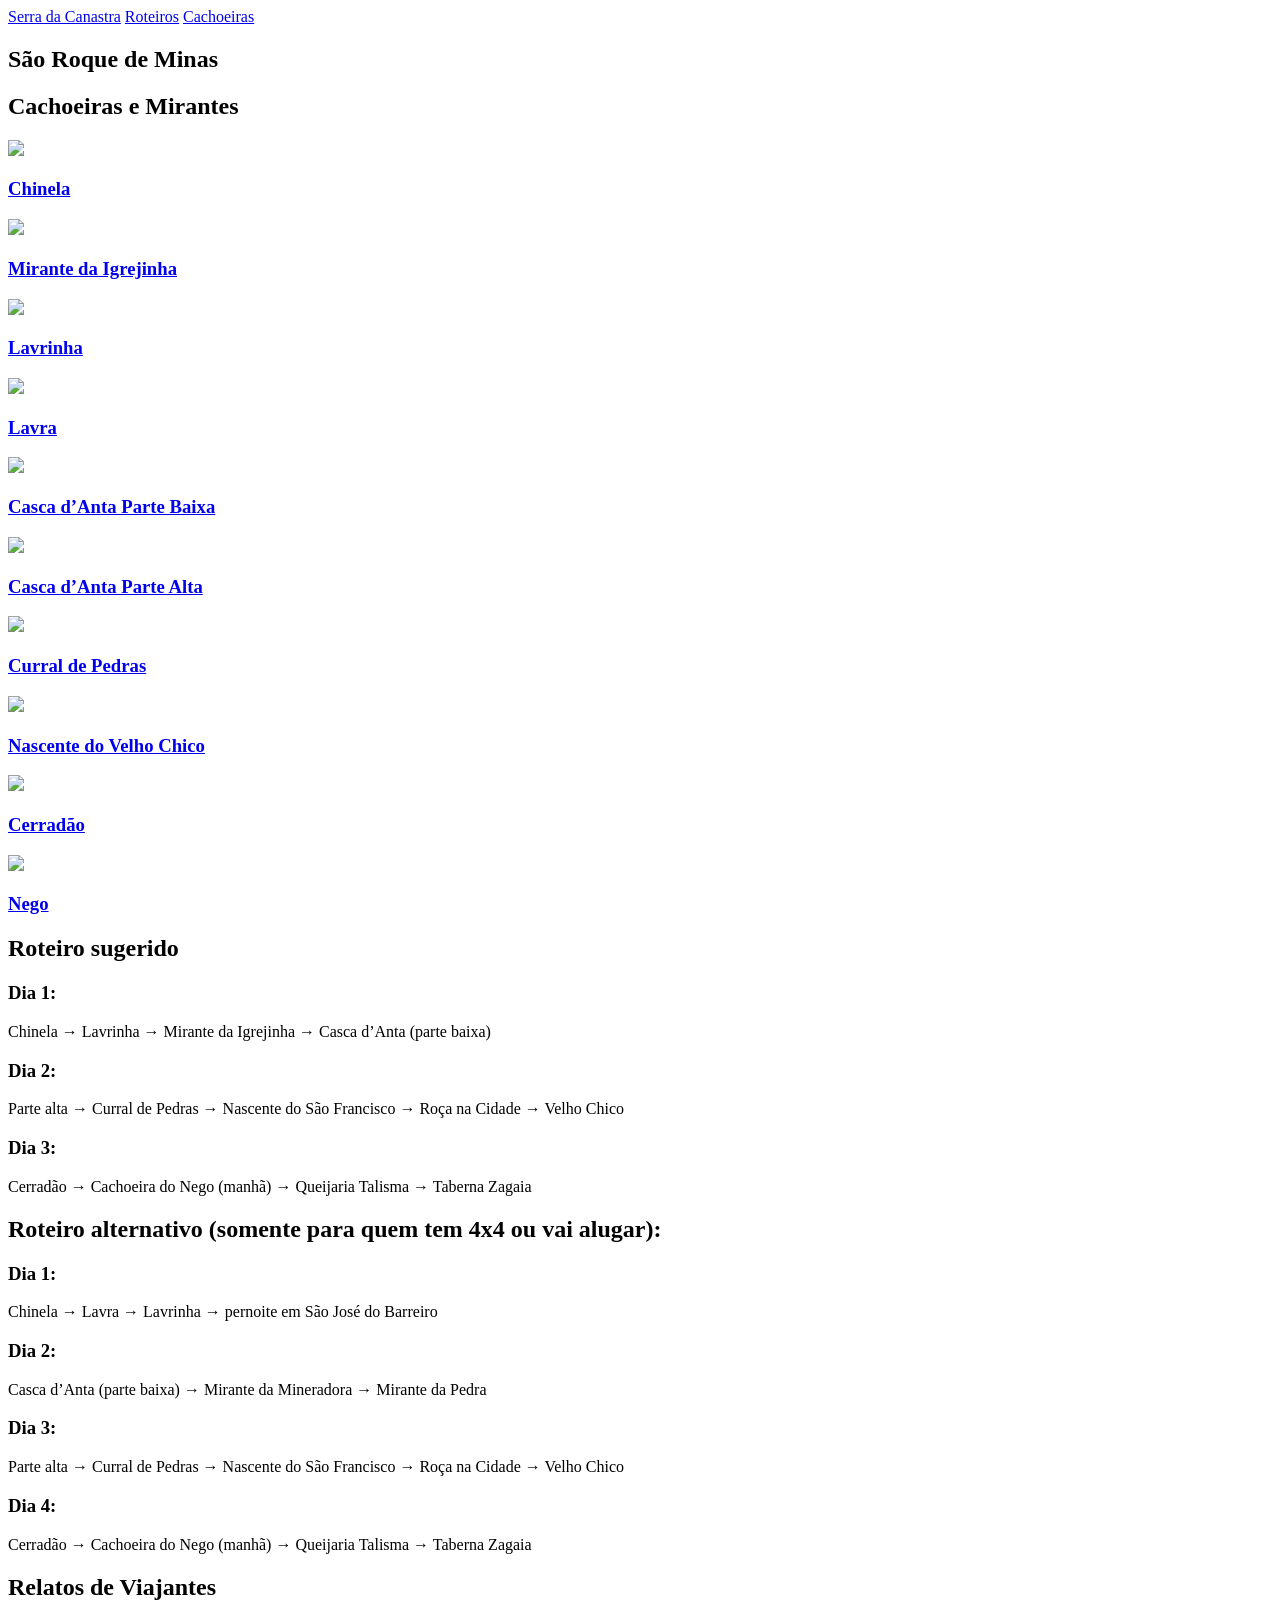
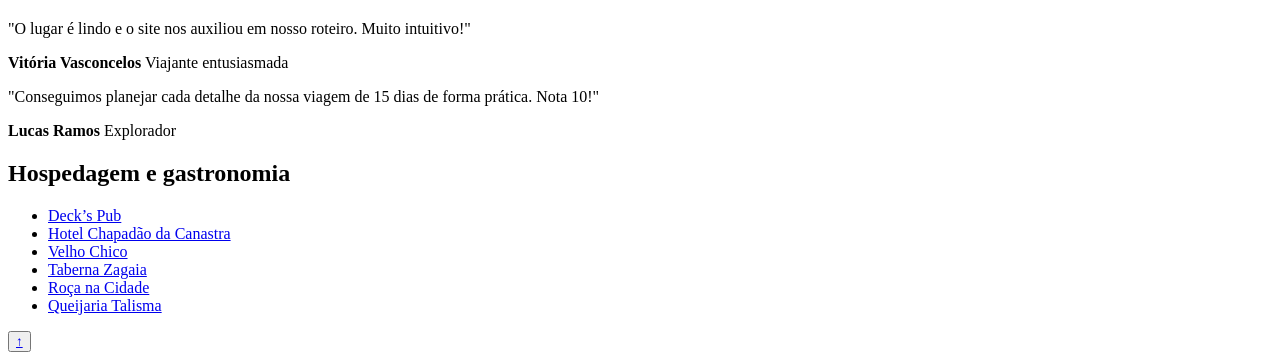
==== canastra.html @ 87e5d323 "Add files via upload" ====
<!DOCTYPE html>
<html lang="pt-br">
<head>
<meta charset="UTF-8">
<meta name="viewport" content="width=device-width, initial-scale=1.0">
<title>São Roque de Minas</title>
<link rel="stylesheet" href="CSS/style.css">
</head>
<body>

      <header>
 
   
          <nav id="sidebar1">
            <a href="index.html">Serra da Canastra</a>
            <a href="#Roteiros">Roteiros</a>
            <a href="#Cachoeiras">Cachoeiras</a>
          </nav>

          <section class="hero" style="background:url('IMG/saoroque.jpg') center/cover;">
            <div>
                <h2>São Roque de Minas</h2>
   
            </div>
          </section>

      </header>

     

<section class="section" id="Cachoeiras">
  <h2>Cachoeiras e Mirantes</h2>

  <div class="cards">

    <a href="cachoeiras/chinela.html" class="card">
      <img src="IMG/chinela.jpeg">
      <div class="card-content">
        <h3>Chinela</h3>
      </div>
    </a>

     <a href="cachoeiras/mirantedaigreinha.html" class="card">
      <img src="./IMG/mirante da igrejinha.jpeg">
      <div class="card-content">
        <h3>Mirante da Igrejinha</h3>
      </div>
    </a>

    <a href="cachoeiras/lavrinha.html" class="card">
      <img src="IMG/lavrinha.jpeg">
      <div class="card-content">
        <h3>Lavrinha</h3>
      </div>
    </a>

    
    <a href="cachoeiras/lavra.html" class="card">
      <img src="./IMG/lavra.jpg">
      <div class="card-content">
        <h3>Lavra</h3>
      </div>
    </a>

    <a href="cachoeiras/cascabaixa.html" class="card">
      <img src="./IMG/cascadanta baixa.jpeg">
      <div class="card-content">
        <h3>Casca d’Anta Parte Baixa</h3>
      </div>
    </a>  
    

    <a href="cachoeiras/cascaalta.html" class="card">
      <img src="./IMG/cascadanta alta .jpeg">
      <div class="card-content">
        <h3>Casca d’Anta Parte Alta</h3>
      </div>
    </a>

    <a href="./cachoeiras/curraldepedras.html" class="card">
      <img src="./IMG/cascadanta baixa.jpeg">
      <div class="card-content">
        <h3>Curral de Pedras</h3>
      </div>
    </a>

    <a href="./cachoeiras/nascentedosaofrancisco.html" class="card">
      <img src="./IMG/nascente do sao francisco.jpeg">
      <div class="card-content">
        <h3>Nascente do Velho Chico</h3>
      </div>
    </a>

    <a href="./cachoeiras/Cerradão.html" class="card">
      <img src="IMG/cerradao .jpeg">
      <div class="card-content">
        <h3>Cerradão</h3> 
      </div>
    </a>

    <a href="./cachoeiras/Nego.html" class="card">
      <img src="./IMG/nego.jpeg">
      <div class="card-content">
        <h3>Nego</h3>
      </div>
    </a>

</section>

 <section class="Roteiros" id="Roteiros">
 
            <h2><strong>Roteiro sugerido</strong></h2>


            <div class="cards">

                <section class="card-content">

                      <h3><strong>Dia 1:</strong></h3>

                      <p> Chinela → Lavrinha → Mirante da Igrejinha → Casca d’Anta (parte baixa)</p>

                </section>
    
                <section class="card-content">
                      
                      <h3><strong>Dia 2:</strong></h3>

                      <p> Parte alta → Curral de Pedras → Nascente do São Francisco → Roça na Cidade → Velho Chico</p>

                </section>

                <section class="card-content">
                      
                    <h3><strong>Dia 3:</strong></h3>
                    
                    <p>Cerradão → Cachoeira do Nego (manhã) → Queijaria Talisma → Taberna Zagaia</p>

                </section>

               </div> 

      </section> 

  
      <section class="Roteiros">
  
            <h2><strong>Roteiro alternativo (somente para quem tem 4x4 ou vai alugar):</strong></h2>

 
            <div class="cards">

                <section class="card-content">

                      <h3><strong>Dia 1:</strong></h3>

                      <p> Chinela → Lavra → Lavrinha → pernoite em São José do Barreiro</p>

                </section>
    
                <section class="card-content">
                      
                      <h3><strong>Dia 2:</strong></h3>

                      <p> Casca d’Anta (parte baixa) → Mirante da Mineradora → Mirante da Pedra</p>

                </section>

                <section class="card-content">
                      
                    <h3><strong>Dia 3:</strong></h3>
                    
                    <p>Parte alta → Curral de Pedras → Nascente do São Francisco → Roça na Cidade → Velho Chico</p>

                </section>

                <section class="card-content">
                      
                    <h3><strong>Dia 4:</strong></h3>
                    
                    <p>Cerradão → Cachoeira do Nego (manhã) → Queijaria Talisma → Taberna Zagaia</p>

                </section>

              </div>
      </section>    
      
      <section id="depoimentos" class="secao-depoimentos">
  <h2>Relatos de Viajantes</h2>

  <div class="container-flex-depoimentos">
    <article class="card-depoimento">
      <p class="mensagem">"O lugar é lindo e o site nos auxiliou em nosso roteiro. Muito intuitivo!"</p>
      <div class="autor">
        <strong>Vitória Vasconcelos</strong>
        <span>Viajante entusiasmada</span>
      </div>
    </article>

    <article class="card-depoimento">
      <p class="mensagem">"Conseguimos planejar cada detalhe da nossa viagem de 15 dias de forma prática. Nota 10!"</p>
      <div class="autor">
        <strong>Lucas Ramos</strong>
        <span>Explorador</span>
      </div>
    </article>
  </div>
</section>
<footer class="lista">

    
  

<section>
  <h2>Hospedagem e gastronomia</h2>

  <ul>    
    <li><a href="https://www.instagram.com/deckspub?utm_source=ig_web_button_share_sheet&igsh=ZDNlZDc0MzIxNw==" target="_blank">Deck’s Pub</a></li>
    <li><a href="https://chapadaodacanastra.com.br/" target="_blank">Hotel Chapadão da Canastra</a></li>
    <li><a href="https://restaurantevelhochico.com.br/" target="_blank">Velho Chico</a></li>    
    <li><a href="https://www.instagram.com/tabernazagaia?utm_source=ig_web_button_share_sheet&igsh=ZDNlZDc0MzIxNw==" target="_blank">Taberna Zagaia</a></li>
    <li><a href="https://www.instagram.com/rocadacidade?utm_source=ig_web_button_share_sheet&igsh=ZDNlZDc0MzIxNw==" target="_blank">Roça na Cidade</a></li>
    <li><a href="https://www.facebook.com/share/1CfzoznMFb/?mibextid=wwXIfr" target="_blank">Queijaria Talisma</a></li>  
  </ul>
 

</section>
</footer>

<button>
   
     <a href="canastra.html" class="card">↑</a> 
</button>

</body>
</html>
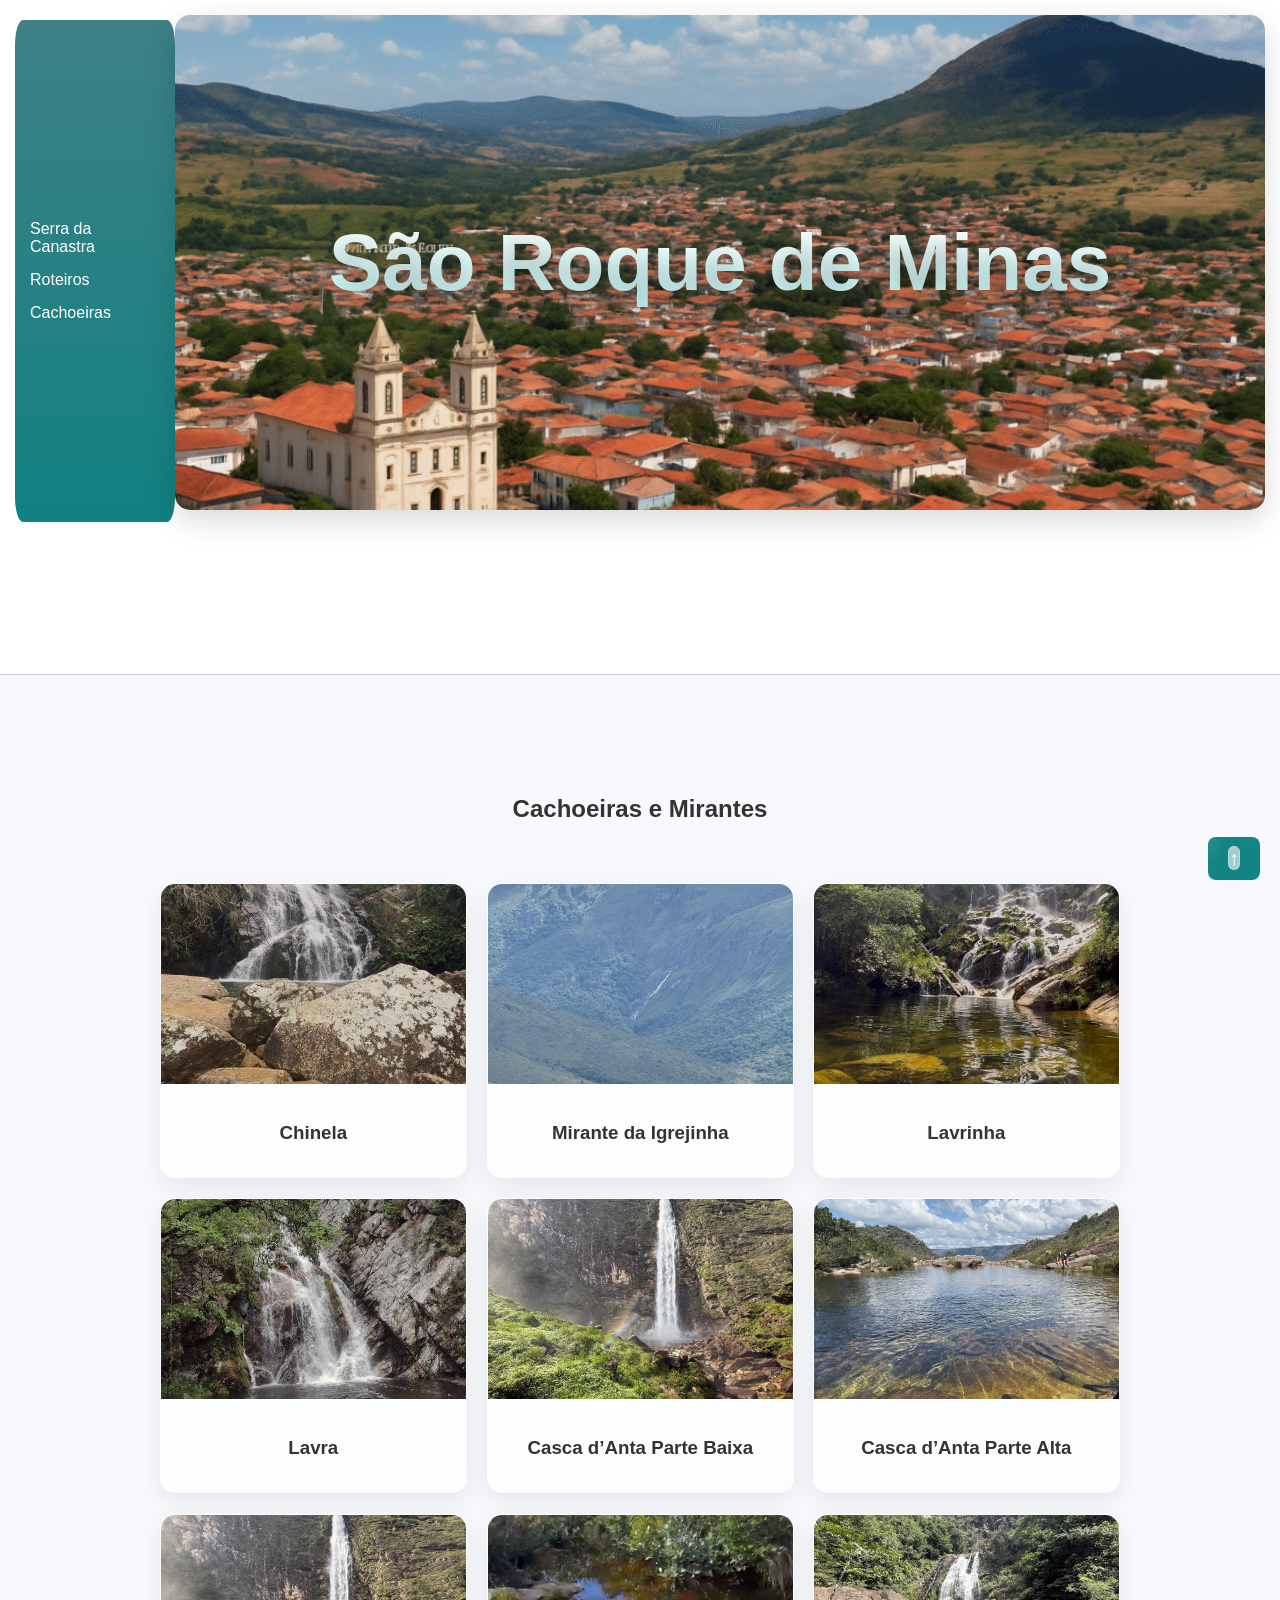
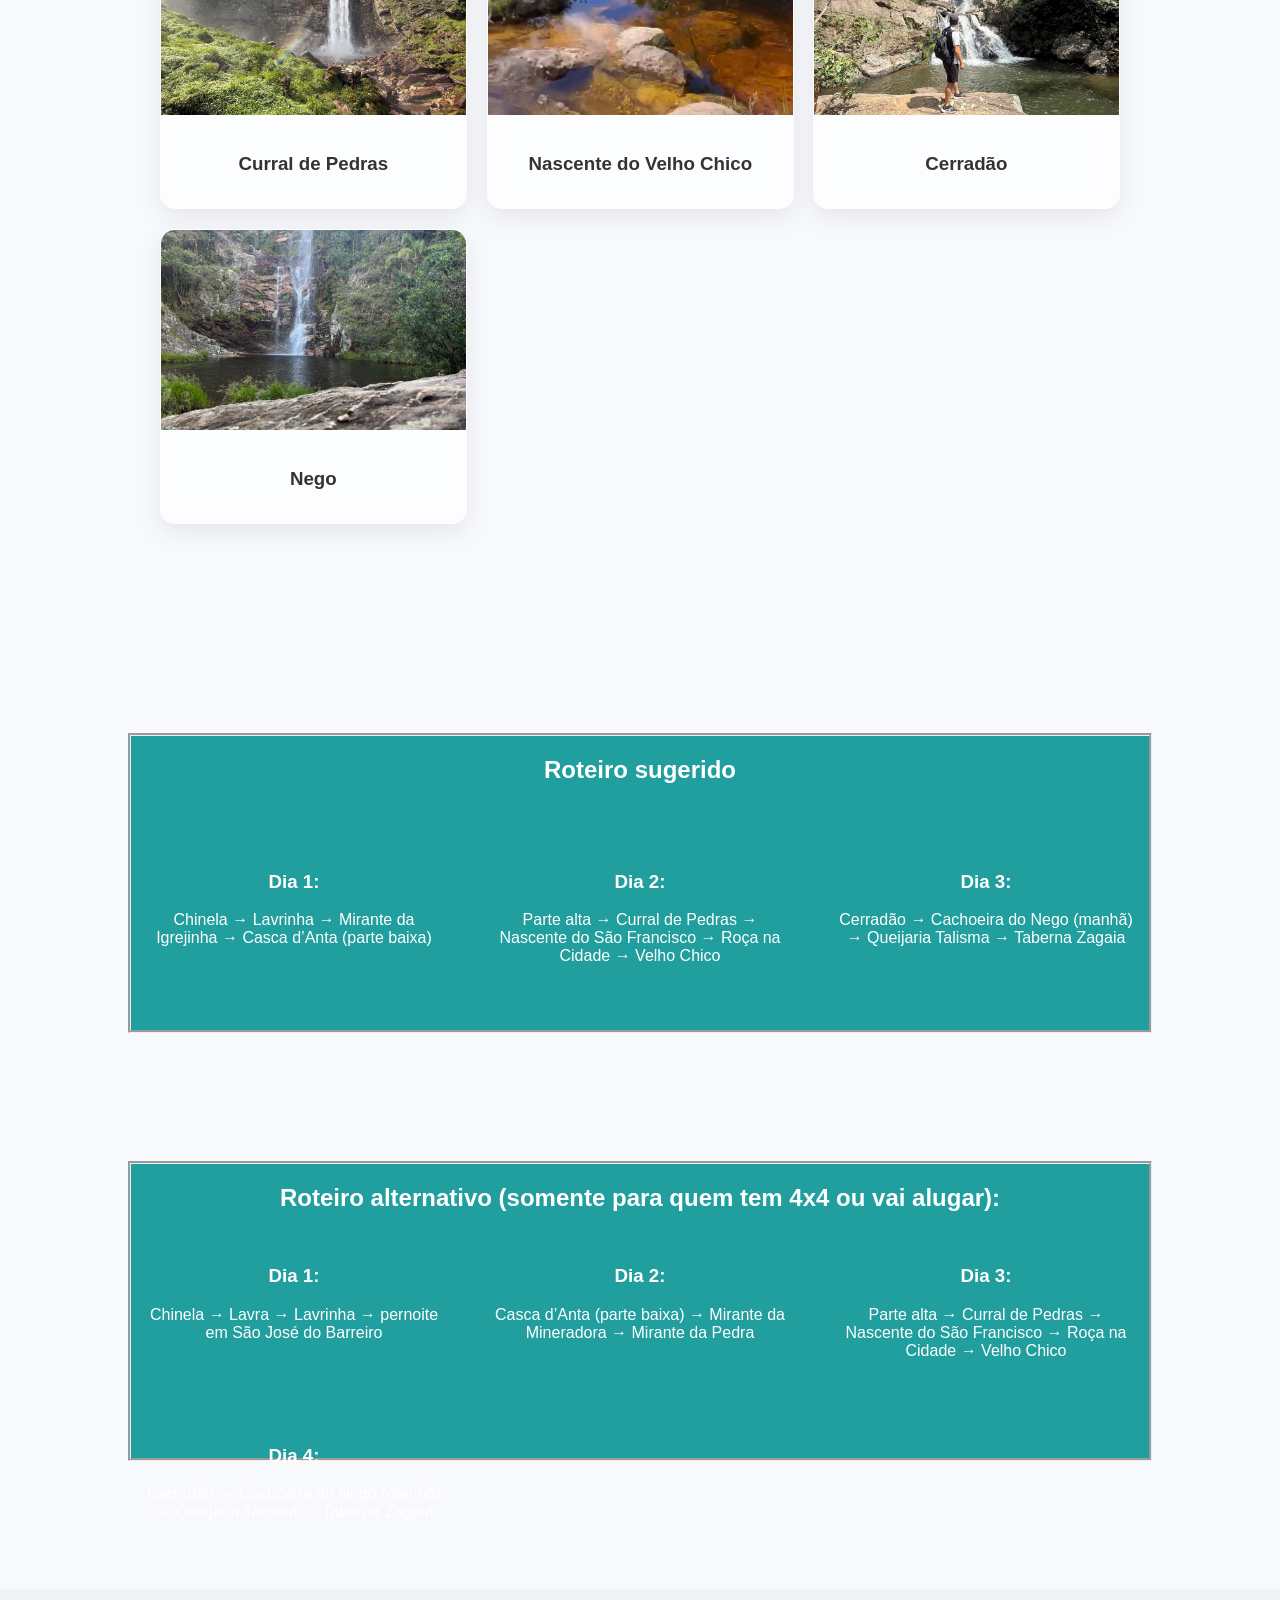
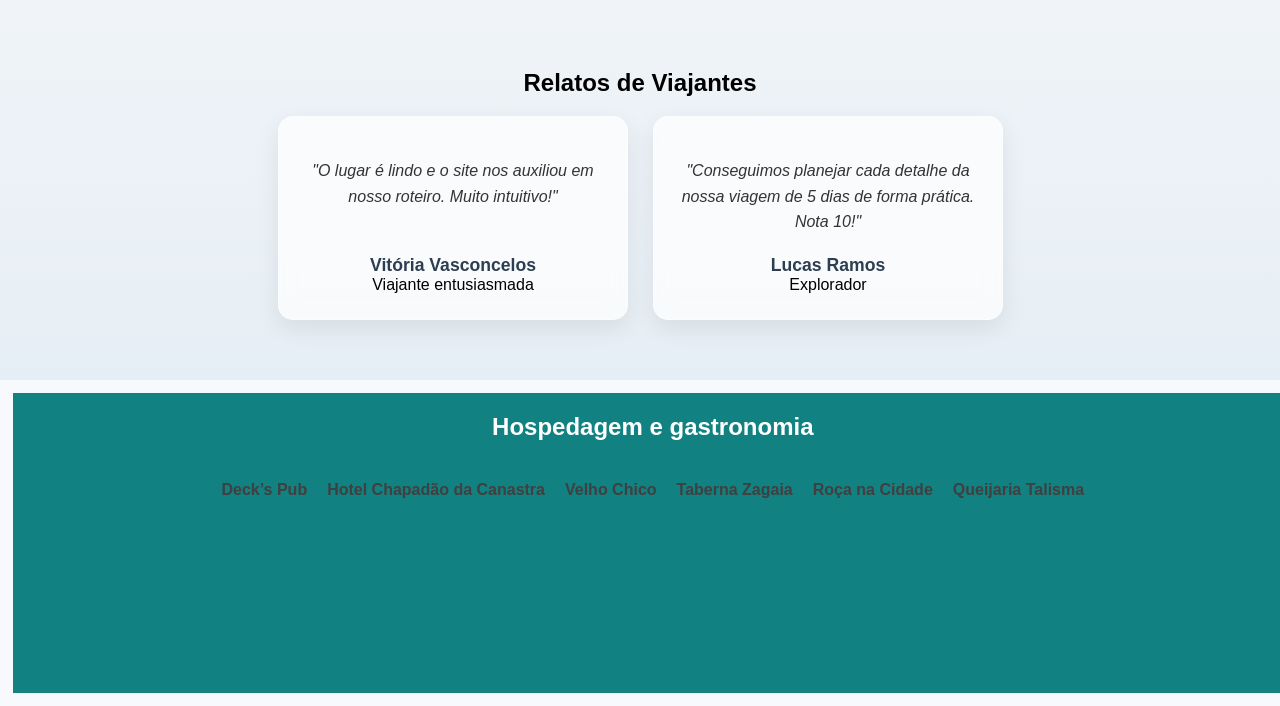
==== commit 9aca922d: "Update canastra.html" ====
--- a/canastra.html
+++ b/canastra.html
@@ -198,7 +198,7 @@
     </article>
 
     <article class="card-depoimento">
-      <p class="mensagem">"Conseguimos planejar cada detalhe da nossa viagem de 15 dias de forma prática. Nota 10!"</p>
+      <p class="mensagem">"Conseguimos planejar cada detalhe da nossa viagem de 5 dias de forma prática. Nota 10!"</p>
       <div class="autor">
         <strong>Lucas Ramos</strong>
         <span>Explorador</span>
@@ -233,4 +233,4 @@
 </button>
 
 </body>
-</html>+</html>
--- a/CSS/style.css
+++ b/CSS/style.css
@@ -0,0 +1,358 @@
+
+/* RESET */
+body {
+    margin: 0;
+    font-family: sans-serif;
+    background: #f8f9fc;
+}
+
+* {
+    box-sizing: border-box;
+}
+
+/* HEADER / GRID */
+header {
+    display: grid;
+    grid-template-columns: 160px 1fr;
+    grid-template-rows: auto auto;
+    min-height: 75vh;
+    border-bottom: 1px solid #ccc;
+    background: white;
+    z-index: 10;
+    padding: 15px;
+}
+
+/* SIDEBAR */
+.sidebar {
+    grid-row: 1 / span 2;
+    background: linear-gradient(180deg, rgb(61, 129, 134), rgb(17, 129, 129));
+    padding: 25px 15px;
+    display: flex;
+    flex-direction: column;
+    justify-content: center;
+    gap: 15px;
+    border-radius: 0 20px 20px 0;
+    box-shadow: 5px 0 20px rgba(0,0,0,0.1);
+}
+
+.sidebar a {
+    color: white;
+    text-decoration: none;
+    font-weight: 300;
+    transition: all 0.3s ease;
+}
+
+.sidebar a:hover {
+    transform: translateX(5px);
+    color: #e0ffff;
+}
+
+/* HERO */
+.hero {
+    height: 55vh;
+    display: flex;
+    align-items: center;
+    justify-content: center;
+    padding: 0;
+    color: white;
+    border-radius: 15px;
+    overflow: hidden;
+    background: linear-gradient(135deg, rgb(17, 129, 129), rgb(61, 129, 134));
+    box-shadow: 0 10px 30px rgba(0,0,0,0.15);
+    transition: transform 0.4s ease;
+    will-change: transform;
+}
+
+.hero:hover {
+    transform: translateY(-6px);
+}
+
+.hero h2 {
+    font-size: 80px;
+    font-weight: 900;
+    background: linear-gradient(to bottom, #ffffff, rgb(200, 255, 255));
+    -webkit-background-clip: text;
+    -webkit-text-fill-color: transparent;
+    text-shadow: 0 10px 25px rgba(0,0,0,0.3);
+}
+
+.hero p {
+    font-size: 1.1rem;
+}
+
+/* HERO SECUNDÁRIO */
+.hero1 {
+    padding: 0;
+    background: #f9f9f9;
+}
+
+.hero1 h1 {
+    font-size: 2.2rem;
+    margin-bottom: 20px;
+}
+
+.hero1 p {
+    max-width: 750px;
+    line-height: 1.7;
+    margin: auto;
+    text-align: center;
+}
+
+/* SECTION */
+.section {
+    max-width: 1000px;
+    margin: auto;
+    padding: 80px 20px;
+    text-align: center;
+    color: #333;
+}
+
+.section h2 {
+    margin-bottom: 40px;
+    padding: 20px;
+}
+
+/* GRID CARDS */
+.cards {
+    display: grid;
+    grid-template-columns: repeat(auto-fit, minmax(250px, 1fr));
+    gap: 20px;
+}
+
+/* CARD */
+.card {
+    position: relative;
+    background: rgba(255, 255, 255, 0.6);
+    backdrop-filter: blur(10px);
+    -webkit-backdrop-filter: blur(10px);
+    border-radius: 15px;
+    overflow: hidden;
+    border: 1px solid rgba(255,255,255,0.3);
+    box-shadow: 0 8px 25px rgba(0,0,0,0.08);
+    text-decoration: none;
+    color: inherit;
+    transition: all 0.35s ease;
+    will-change: transform;
+}
+
+.card::before {
+    content: "";
+    position: absolute;
+    inset: 0;
+    background: linear-gradient(120deg, transparent, rgba(255,255,255,0.4), transparent);
+    opacity: 0;
+    transition: opacity 0.4s;
+}
+
+.card:hover::before {
+    opacity: 1;
+}
+
+.card:hover {
+    transform: translateY(-10px) scale(1.02);
+    cursor: pointer;
+    box-shadow: 
+        0 15px 35px rgba(0,0,0,0.15),
+        0 0 0 1px rgba(255,255,255,0.4) inset;
+}
+
+.card img {
+    width: 100%;
+    height: 200px;
+    object-fit: cover;
+}
+
+.card-content {
+    padding: 15px;
+}
+
+.card.disabled {
+    opacity: 0.5;
+    border: 1px solid #ccc;
+    box-shadow: none;
+    pointer-events: none;
+}
+
+/* ROTEIROS */
+.Roteiros {
+    width: 80%;
+    height: 300px;
+    background: rgb(33, 158, 158);
+    color: white;
+    text-align: center;
+    margin: 10%;
+    display: grid;
+    border-style: groove;
+}
+
+/* LISTA */
+.lista {
+    width: 100%;
+    height: 300px;
+    background: rgb(17, 129, 129);
+    color: white;
+    text-align: center;
+    margin: 1%;
+    display: flex;
+    flex-direction: column;
+}
+
+.lista ul {
+    display: flex;
+    list-style: none;
+    padding: 20px;
+    margin: 20px;
+    justify-content: center;
+    gap: 20px;
+}
+
+.lista ul li a {
+    color: rgb(65, 63, 63);
+    text-decoration: none;
+    font-weight: bold;
+    transition: 0.3s;
+}
+
+.lista ul li a:hover {
+    color: white;
+    padding: 5px;
+    border-radius: 5px;
+    background: grey;
+}
+
+/* CONTAINER */
+.container {
+    background: #333;
+    border-radius: 15px;
+    color: white;
+    text-align: center;
+    padding: 20px;
+}
+
+.container ul {
+    display: flex;
+    flex-direction: column;
+    list-style: none;
+    gap: 20px;
+}
+
+.container ul li a {
+    color: grey;
+    text-decoration: none;
+    font-weight: bold;
+    transition: 0.3s;
+}
+
+.container ul li a:hover {
+    color: white;
+    padding: 5px;
+    border-radius: 20px;
+    background: grey;
+}
+
+/* BOTÃO */
+button {
+    background: #138585;
+    color: white;
+    border: none;
+    padding: 10px 20px;
+    border-radius: 8px;
+    cursor: pointer;
+    font-size: 20px;
+    position: fixed;
+    bottom: 20px;
+    right: 20px;
+    transition: all 0.3s ease;
+}
+
+button:hover {
+    transform: scale(1.05);
+    background: #0f6f6f;
+}
+
+/* ========================= */
+/* DEPOIMENTOS */
+/* ========================= */
+
+.secao-depoimentos {
+  background: linear-gradient(180deg, #f0f4f8, #e6eef5);
+  padding: 60px 20px;
+  text-align: center;
+}
+
+.container-flex-depoimentos {
+  display: flex;
+  justify-content: center;
+  gap: 25px;
+  flex-wrap: wrap;
+}
+
+.card-depoimento {
+  position: relative;
+  background: rgba(255, 255, 255, 0.7);
+  backdrop-filter: blur(8px);
+  -webkit-backdrop-filter: blur(8px);
+  padding: 25px;
+  border-radius: 15px;
+  border: 1px solid rgba(255,255,255,0.4);
+  box-shadow: 0 8px 25px rgba(0,0,0,0.08);
+  flex: 1;
+  max-width: 350px;
+  display: flex;
+  flex-direction: column;
+  justify-content: space-between;
+  transition: all 0.35s ease;
+  will-change: transform;
+}
+
+.card-depoimento::before {
+  content: "";
+  position: absolute;
+  inset: 0;
+  background: linear-gradient(120deg, transparent, rgba(255,255,255,0.5), transparent);
+  opacity: 0;
+  transition: opacity 0.4s;
+}
+
+.card-depoimento:hover::before {
+  opacity: 1;
+}
+
+.card-depoimento:hover {
+  transform: translateY(-8px) scale(1.02);
+  box-shadow: 
+    0 15px 35px rgba(0,0,0,0.15),
+    0 0 0 1px rgba(255,255,255,0.5) inset;
+}
+
+.mensagem {
+  font-style: italic;
+  color: #333;
+  margin-bottom: 20px;
+  line-height: 1.6;
+}
+
+.autor strong {
+  display: block;
+  color: #2c3e50;
+  font-size: 1.1rem;
+}
+
+#sidebar1 {
+    grid-row: 1 / span 2;
+    background: linear-gradient(180deg, rgb(61,129,134), rgb(17,129,129));
+    padding: 25px 15px;
+    display: flex;
+    flex-direction: column;
+    justify-content: center;
+    gap: 15px;
+    position: sticky;
+    top: 20px;
+    height: 78%;
+    border-radius: 5%;}
+
+    sidebar a, #sidebar1 a {
+    color: white;
+    text-decoration: none;
+    font-weight: 300;
+    transition: all 0.3s ease;}
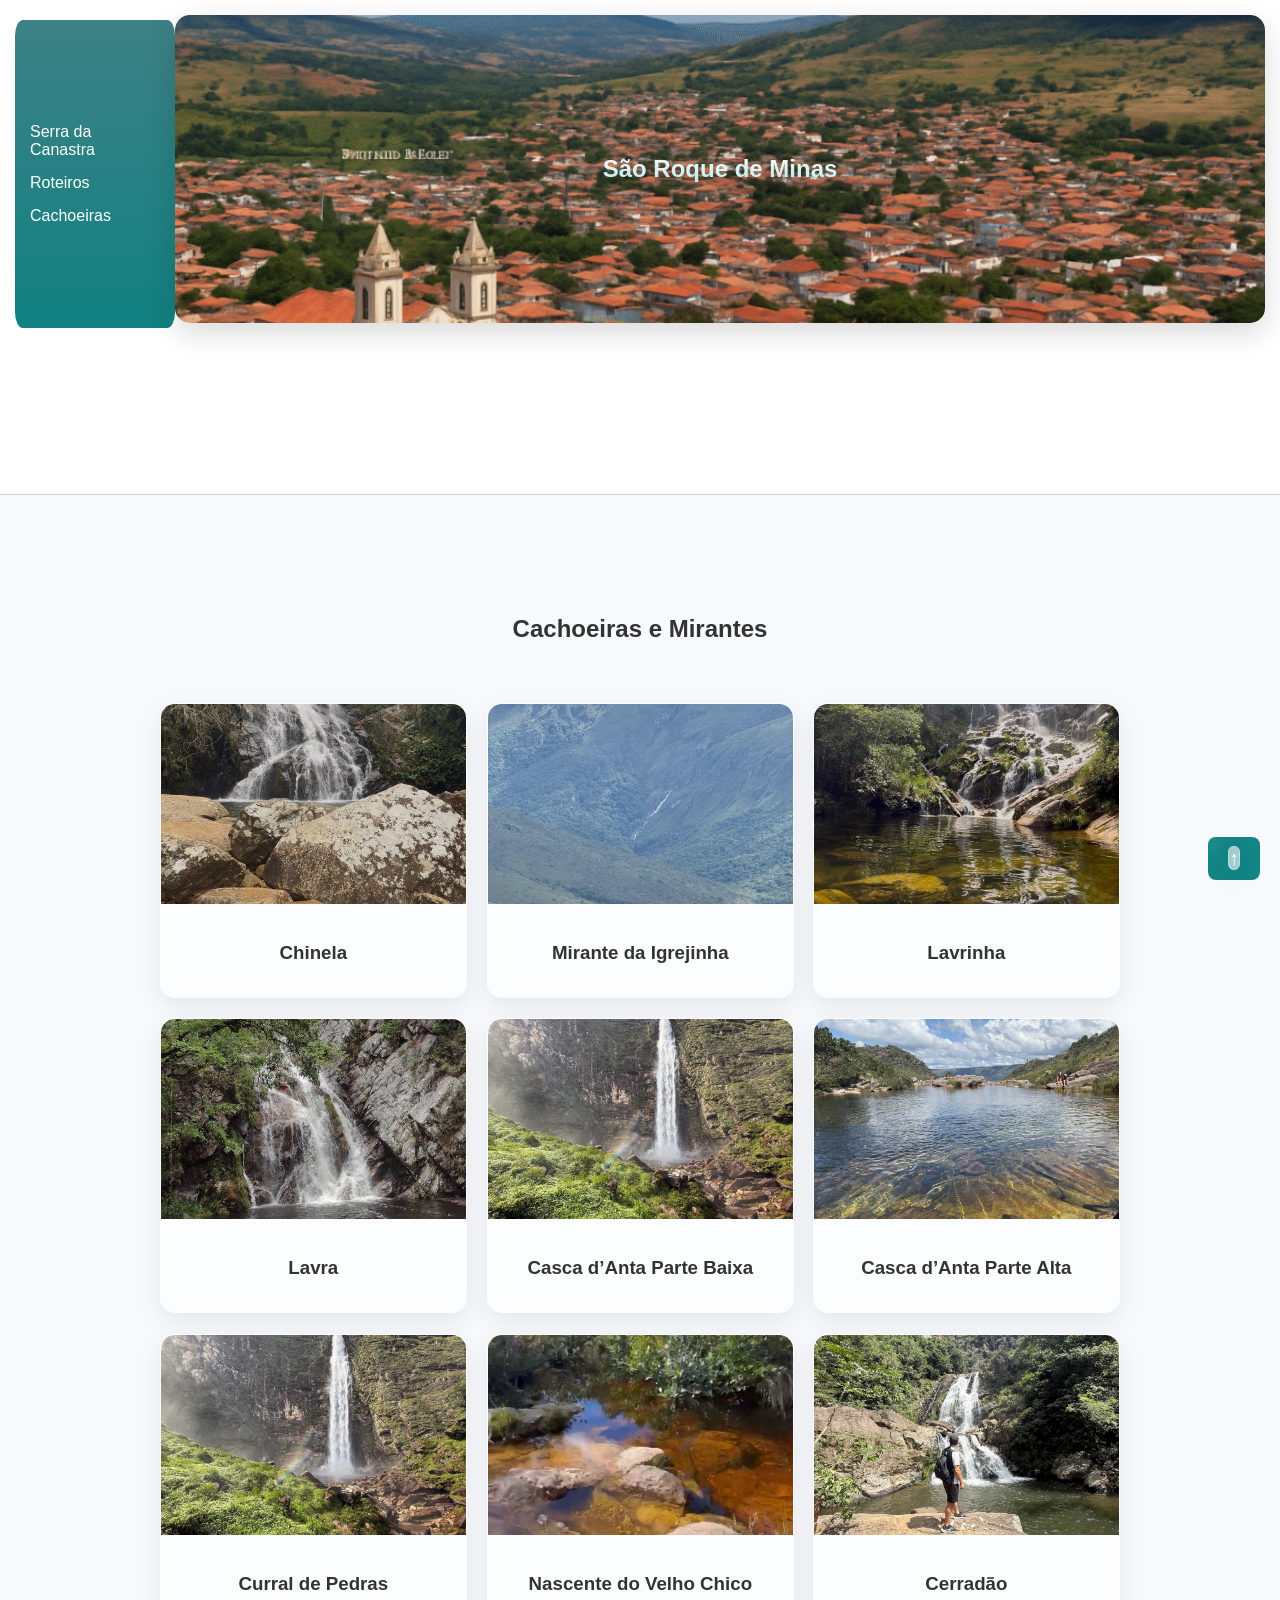
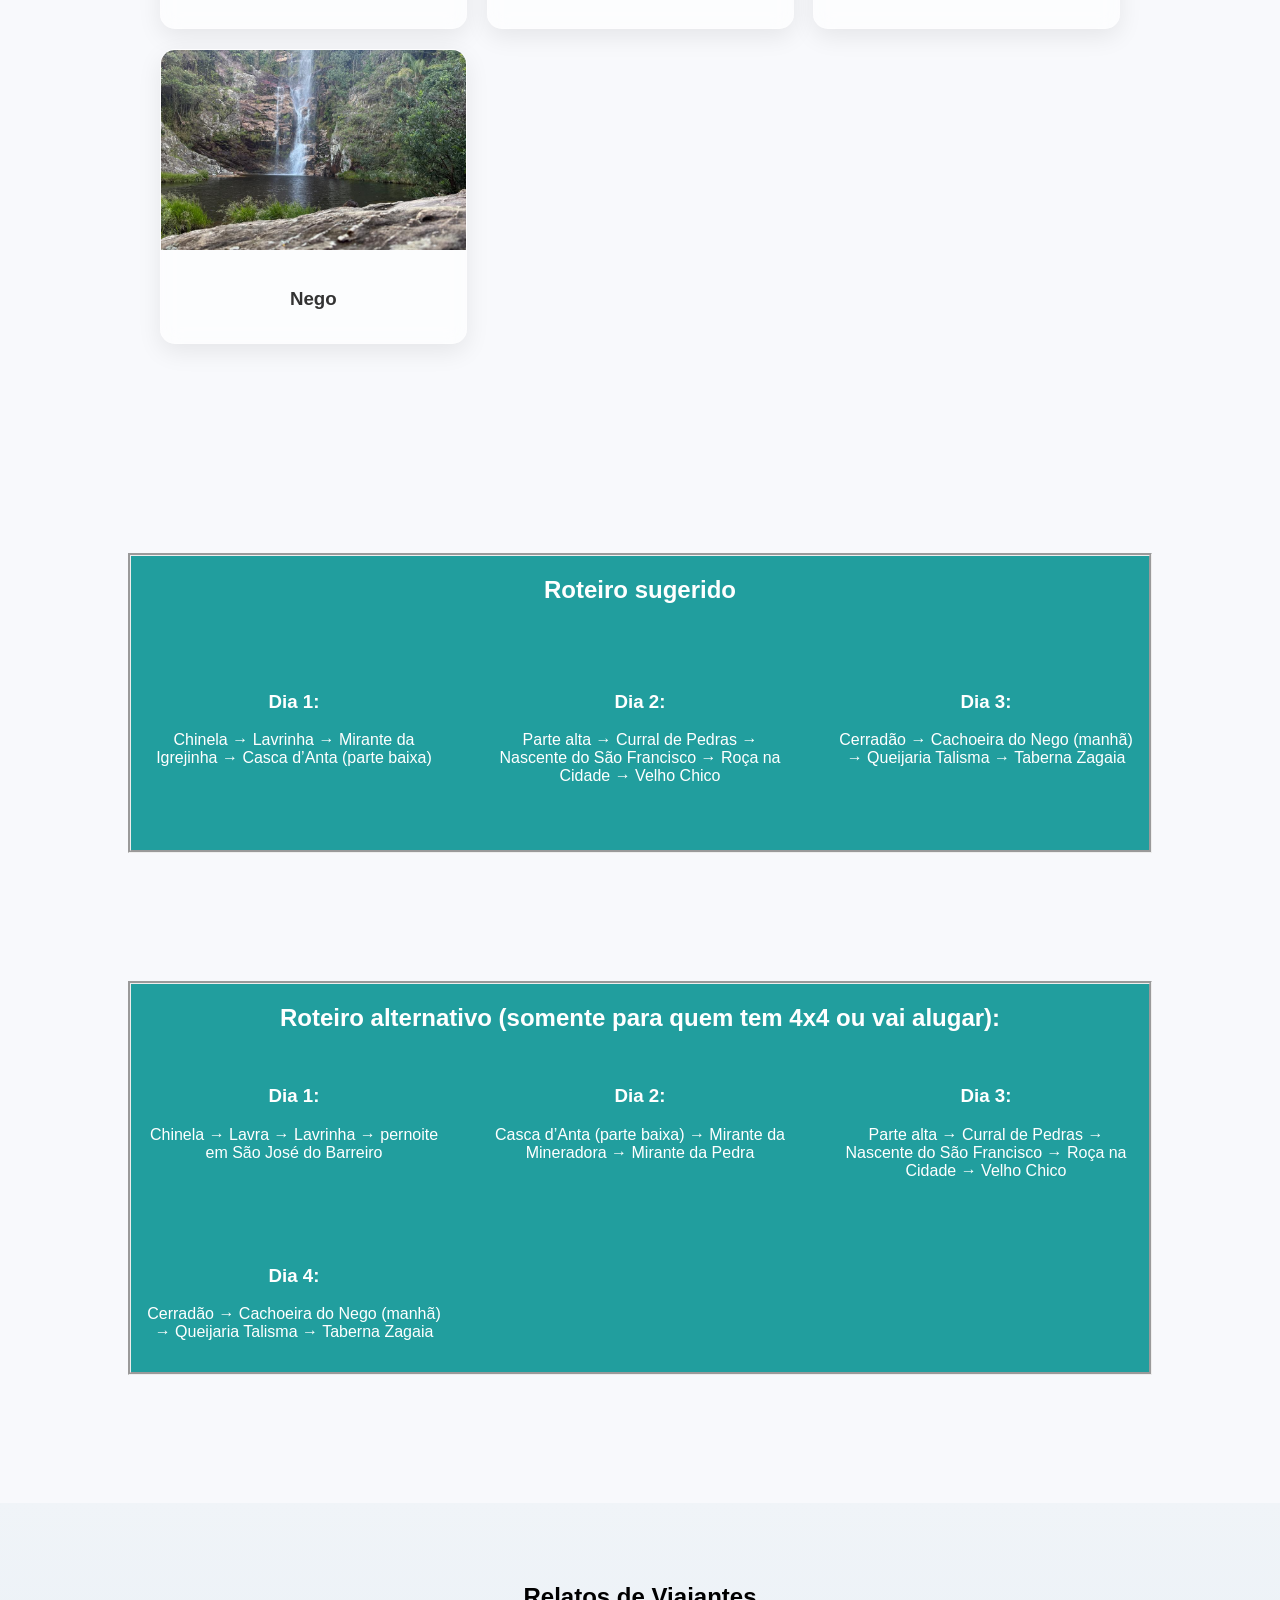
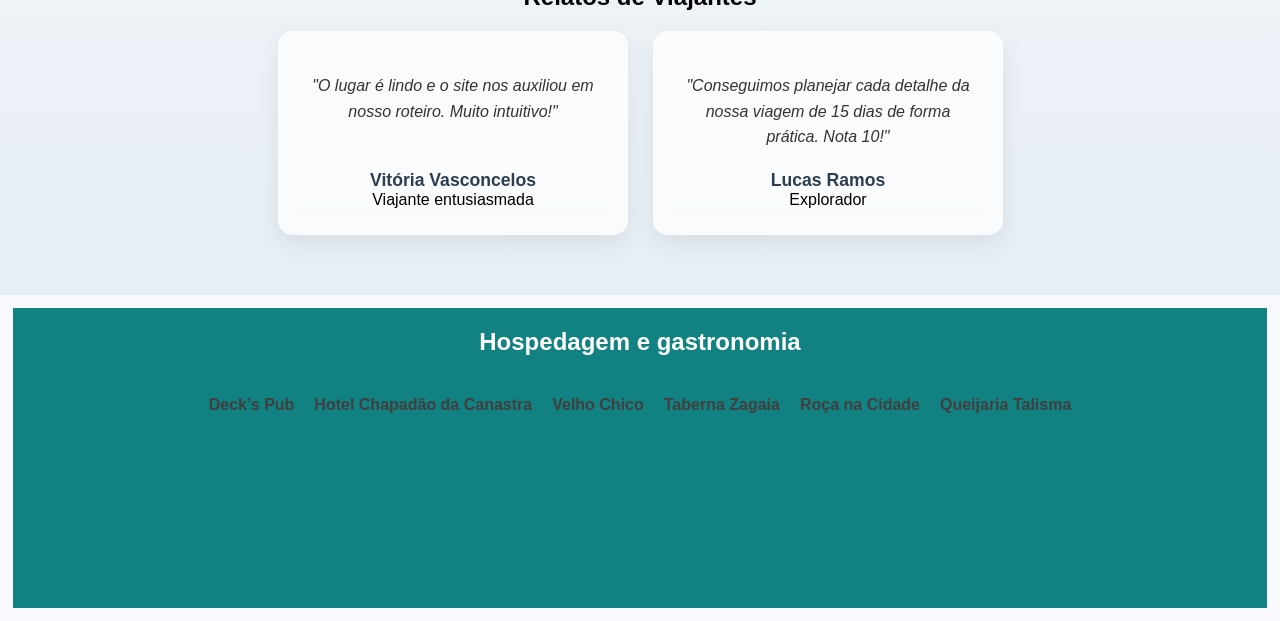
==== commit 488cc2bd: "Fix HTML formatting and update content" ====
--- a/canastra.html
+++ b/canastra.html
@@ -198,7 +198,7 @@
     </article>
 
     <article class="card-depoimento">
-      <p class="mensagem">"Conseguimos planejar cada detalhe da nossa viagem de 5 dias de forma prática. Nota 10!"</p>
+      <p class="mensagem">"Conseguimos planejar cada detalhe da nossa viagem de 15 dias de forma prática. Nota 10!"</p>
       <div class="autor">
         <strong>Lucas Ramos</strong>
         <span>Explorador</span>
--- a/CSS/style.css
+++ b/CSS/style.css
@@ -1,4 +1,3 @@
-
 /* RESET */
 body {
     margin: 0;
@@ -15,11 +14,12 @@
     display: grid;
     grid-template-columns: 160px 1fr;
     grid-template-rows: auto auto;
-    min-height: 75vh;
+    min-height: 55vh;
     border-bottom: 1px solid #ccc;
     background: white;
     z-index: 10;
     padding: 15px;
+    align-items: stretch;
 }
 
 /* SIDEBAR */
@@ -47,12 +47,42 @@
     color: #e0ffff;
 }
 
+#sidebar1 {
+    grid-row: 1;
+    background: linear-gradient(180deg, rgb(61,129,134), rgb(17,129,129));
+    padding: 25px 15px;
+    display: flex;
+    flex-direction: column;
+    justify-content: center;
+    gap: 15px;
+    position: sticky;
+    top: 20px;
+    height: 100%;
+    border-radius: 5%;}
+
+    sidebar a, #sidebar1 a {
+    color: white;
+    text-decoration: none;
+    font-weight: 300;
+    transition: all 0.3s ease;}
+
+    img {
+        max-width: 100%;
+        height: auto;
+    }
+
+    
+
 /* HERO */
 .hero {
+
+    
     height: 55vh;
+    height: auto;
     display: flex;
     align-items: center;
     justify-content: center;
+    text-align: center;
     padding: 0;
     color: white;
     border-radius: 15px;
@@ -61,14 +91,48 @@
     box-shadow: 0 10px 30px rgba(0,0,0,0.15);
     transition: transform 0.4s ease;
     will-change: transform;
+    background-size: cover;
+    background-position: center top;
 }
 
 .hero:hover {
     transform: translateY(-6px);
 }
 
+.hero > div{
+    width: 100%;
+    max-width: 800px;
+    padding: 20px;
+    box-sizing: border-box;
+    word-break: break-word;
+
+}
+
+@media (max-width: 768px) {
+    .hero > div {
+        max-width: 90%;
+        padding: 12px;
+    }
+
+    .hero h2 {
+        font-size: 1.4rem;
+    }
+
+    .hero p {
+        font-size: 0.95rem;
+        line-height: 1.4;
+    }
+}
+
+@media (max-width: 768px) {
+    header {
+        display: block;
+    }
+}
+
+
 .hero h2 {
-    font-size: 80px;
+    font-size: clamp (1.5rem, 5vw, 5rem);
     font-weight: 900;
     background: linear-gradient(to bottom, #ffffff, rgb(200, 255, 255));
     -webkit-background-clip: text;
@@ -93,9 +157,10 @@
 
 .hero1 p {
     max-width: 750px;
-    line-height: 1.7;
+    line-height: 1.5;
     margin: auto;
     text-align: center;
+    padding: 10px;
 }
 
 /* SECTION */
@@ -176,7 +241,8 @@
 /* ROTEIROS */
 .Roteiros {
     width: 80%;
-    height: 300px;
+    min-height: 300px;
+    height: auto;
     background: rgb(33, 158, 158);
     color: white;
     text-align: center;
@@ -187,14 +253,16 @@
 
 /* LISTA */
 .lista {
-    width: 100%;
-    height: 300px;
+    max-width: 100%;
+    min-height: 300px;
+    height: auto;
     background: rgb(17, 129, 129);
     color: white;
     text-align: center;
     margin: 1%;
     display: flex;
     flex-direction: column;
+    overflow-x: hidden;
 }
 
 .lista ul {
@@ -204,6 +272,7 @@
     margin: 20px;
     justify-content: center;
     gap: 20px;
+    flex-wrap: wrap;
 }
 
 .lista ul li a {
@@ -338,21 +407,3 @@
   font-size: 1.1rem;
 }
 
-#sidebar1 {
-    grid-row: 1 / span 2;
-    background: linear-gradient(180deg, rgb(61,129,134), rgb(17,129,129));
-    padding: 25px 15px;
-    display: flex;
-    flex-direction: column;
-    justify-content: center;
-    gap: 15px;
-    position: sticky;
-    top: 20px;
-    height: 78%;
-    border-radius: 5%;}
-
-    sidebar a, #sidebar1 a {
-    color: white;
-    text-decoration: none;
-    font-weight: 300;
-    transition: all 0.3s ease;}
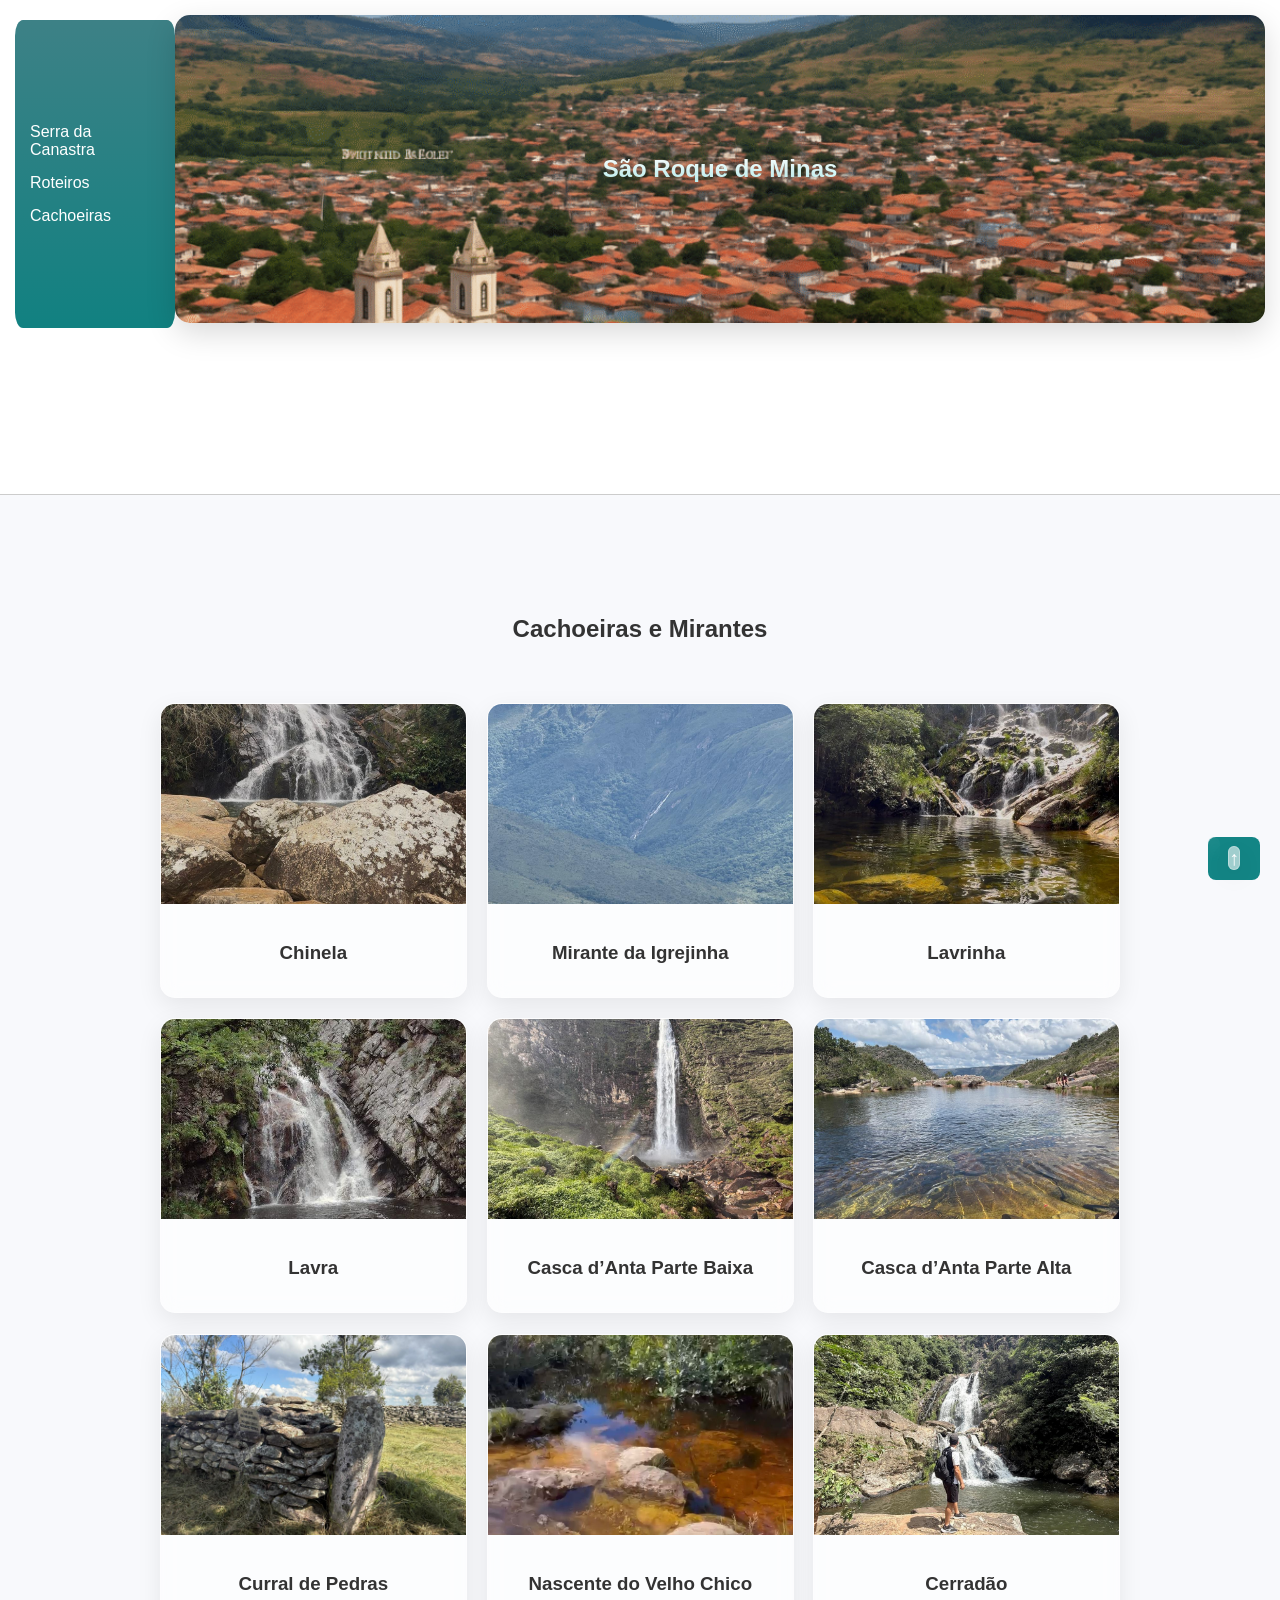
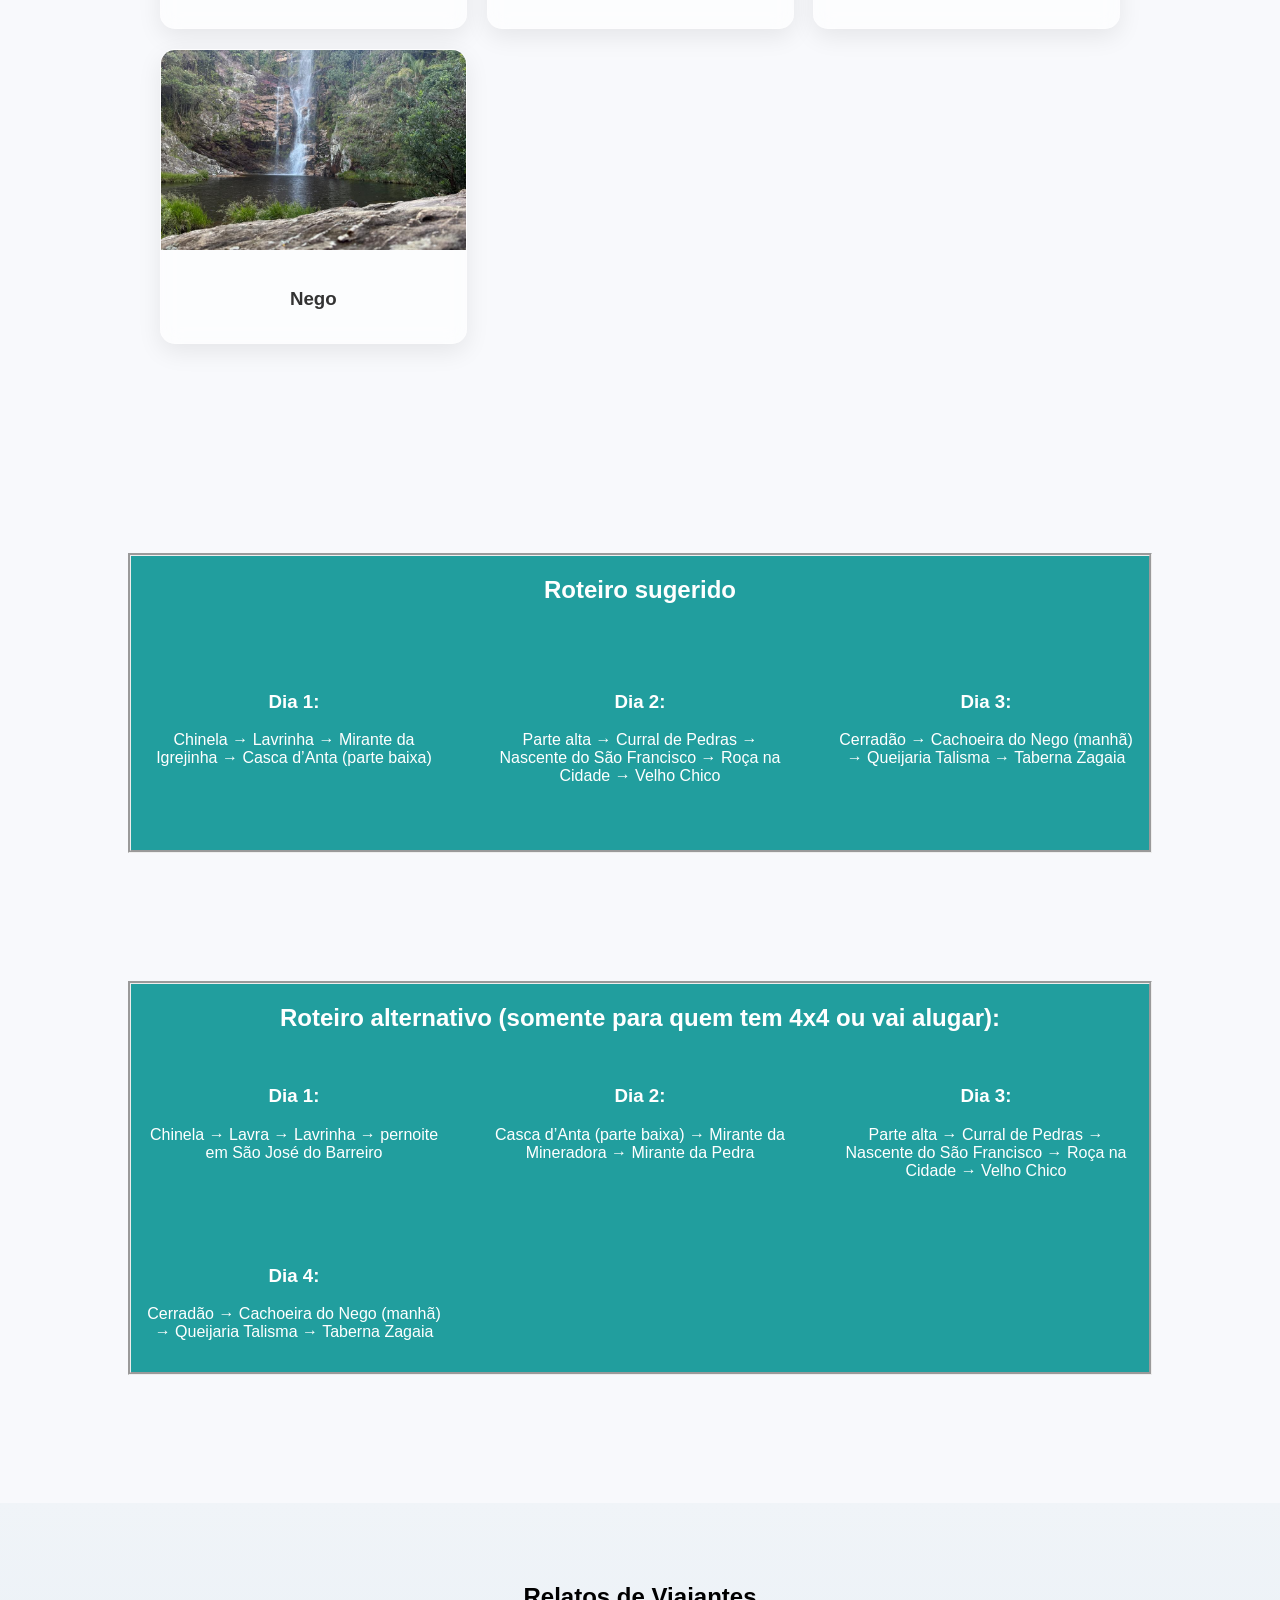
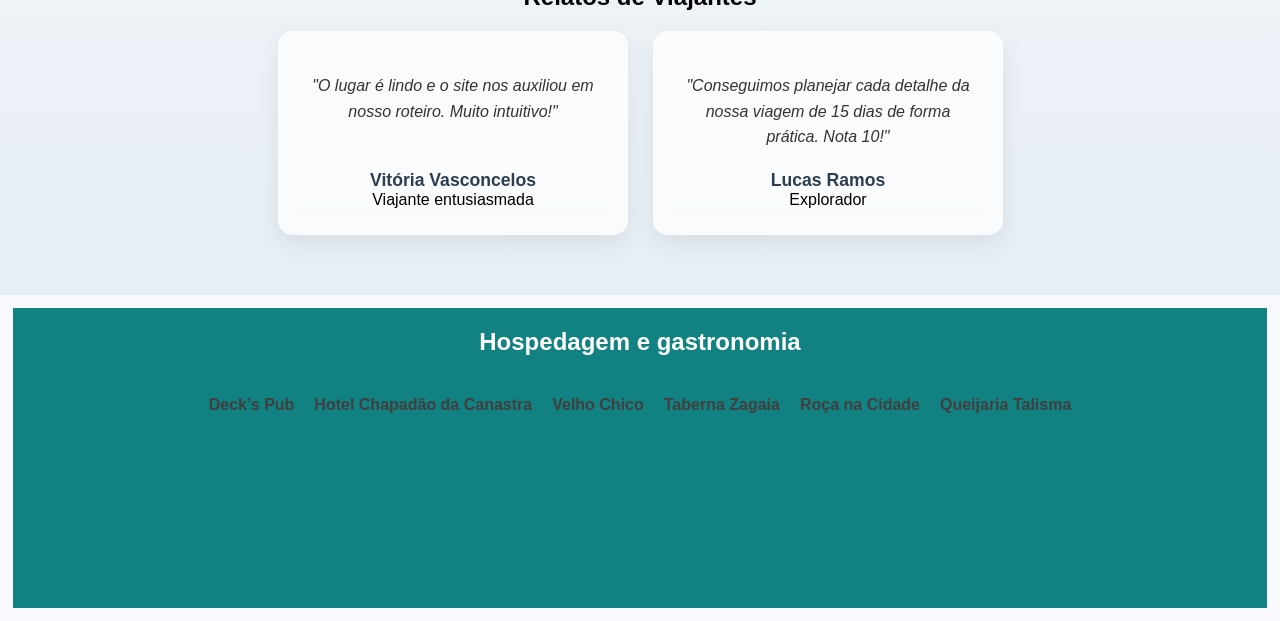
==== commit 4010c815: "Update canastra.html" ====
--- a/canastra.html
+++ b/canastra.html
@@ -78,7 +78,7 @@
     </a>
 
     <a href="./cachoeiras/curraldepedras.html" class="card">
-      <img src="./IMG/cascadanta baixa.jpeg">
+      <img src="./IMG/curral de predras .jpeg">
       <div class="card-content">
         <h3>Curral de Pedras</h3>
       </div>
